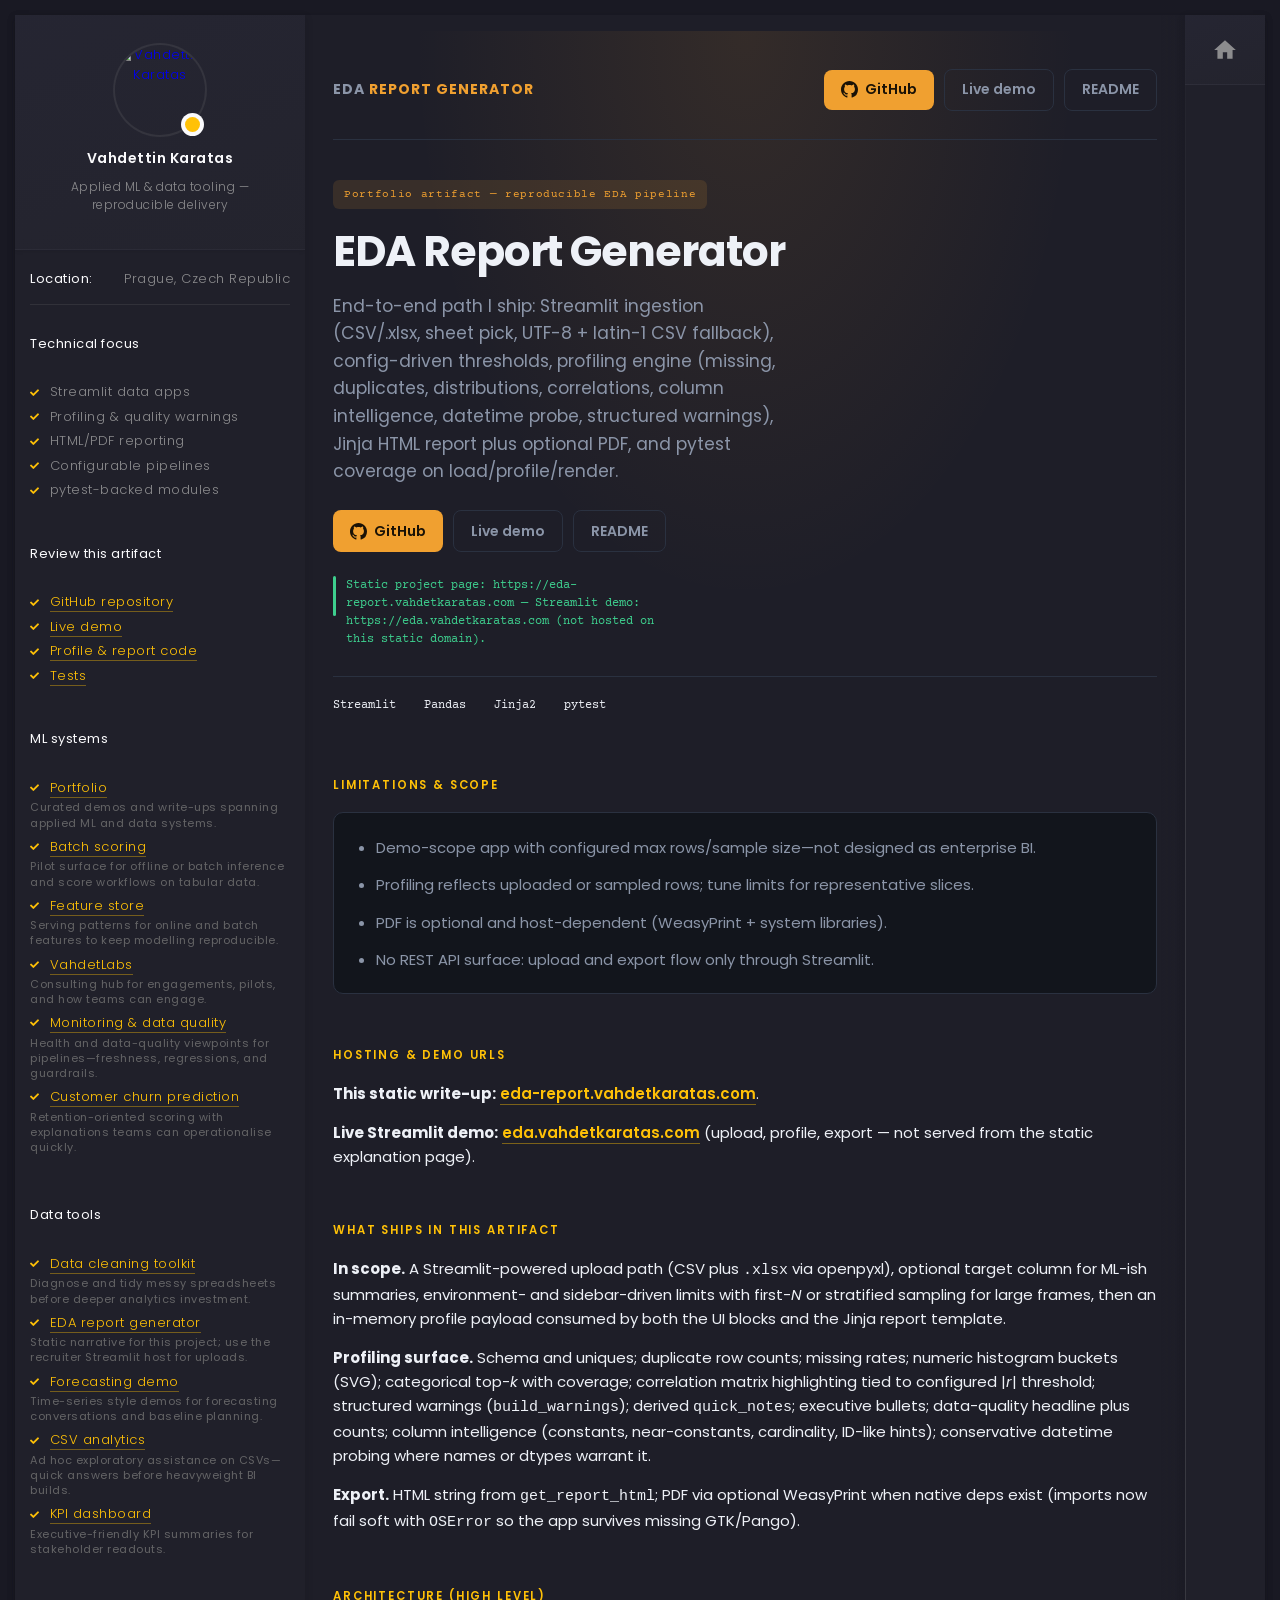
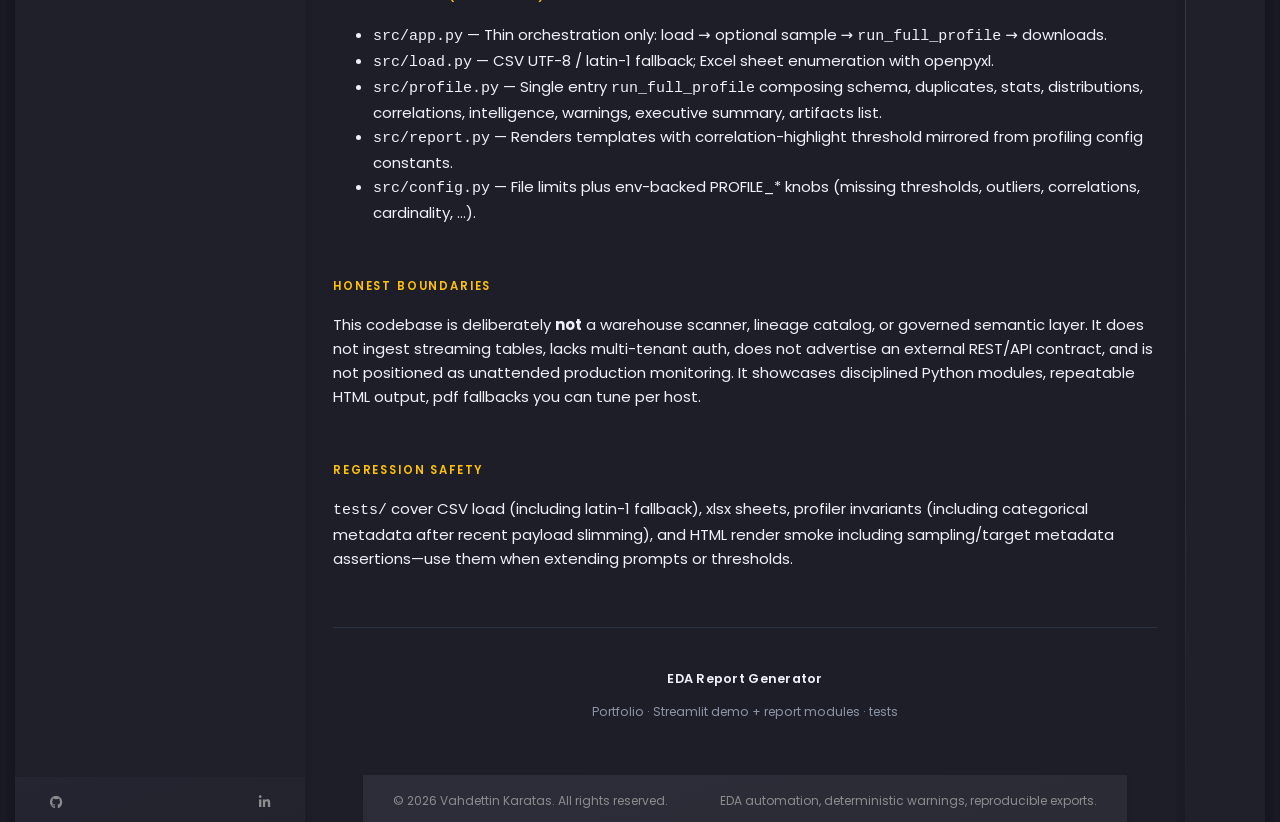
==== layout-shell/index.html @ ae0126b3 "u3" ====
<!DOCTYPE html>
<html lang="en">
<head>
  <meta charset="UTF-8">
  <meta name="viewport" content="width=device-width, initial-scale=1">
  <meta name="description" content="Streamlit EDA profiler: schema, missing values, duplicates, distributions, correlations, data-quality warnings, HTML/PDF export. Not a BI platform.">
  <meta name="theme-color" content="#0f1419">
  <title>EDA Report Generator — proof of work</title>
  <link rel="icon" href="/favicon.svg" type="image/svg+xml">
  <link rel="shortcut icon" href="/favicon.svg" type="image/svg+xml">
  <link rel="preconnect" href="https://fonts.googleapis.com">
  <link rel="preconnect" href="https://fonts.gstatic.com" crossorigin>
  <link href="https://fonts.googleapis.com/css2?family=Courier+Prime:ital,wght@0,400;0,700;1,400&family=Poppins:wght@200;300;400;600;700&display=swap" rel="stylesheet">
  <link rel="stylesheet" href="https://cdnjs.cloudflare.com/ajax/libs/font-awesome/5.15.4/css/all.min.css" crossorigin="anonymous" referrerpolicy="no-referrer">
  <link rel="stylesheet" href="shell.css">
  <link rel="stylesheet" href="demo-content.css">
</head>
<body>
  <div class="shell-outer">
    <div class="shell-card">
      <div class="art-info-bar">
        <div class="art-info-bar-frame">
          <div class="art-info-bar-header">
            <button type="button" class="art-info-bar-btn" aria-label="Toggle info" aria-expanded="false">
              <i class="fas fa-ellipsis-v" aria-hidden="true"></i>
            </button>
          </div>

          <div class="art-header">
            <div class="art-avatar">
              <a href="https://eda-report.vahdetkaratas.com" class="art-avatar-curtain">
                <img src="https://vahdetkaratas.com/img/face-1.jpg" alt="Vahdettin Karatas" width="90" height="90">
                <i class="fas fa-expand" aria-hidden="true"></i>
              </a>
              <div class="art-lamp-light">
                <div class="art-available-lamp"></div>
              </div>
            </div>
            <h5 class="art-name mb-10"><a href="https://eda-report.vahdetkaratas.com">Vahdettin Karatas</a></h5>
            <div class="art-sm-text">Applied ML &amp; data tooling — reproducible delivery</div>
            
          </div>

          <div id="scrollbar2" class="art-scroll-frame">
            <div class="art-table p-15-15">
              <ul>
                <li><h6>Location:</h6><span>Prague, Czech Republic</span></li>
              </ul>
            </div>

            <div class="art-ls-divider"></div>

            <div class="art-knowledge-block p-30-15">
              <h6 class="mb-15">Technical focus</h6>
              <ul class="art-knowledge-list p-15-0">
                <li>Streamlit data apps</li>
<li>Profiling &amp; quality warnings</li>
<li>HTML/PDF reporting</li>
<li>Configurable pipelines</li>
<li>pytest-backed modules</li>
              </ul>
            </div>

            <div class="art-knowledge-block p-30-15">
              <h6 class="mb-15">Review this artifact</h6>
              <ul class="art-knowledge-list p-15-0">
                <li><a href="https://github.com/vahdetkaratas/eda-report-generator" target="_blank" rel="noopener noreferrer">GitHub repository</a></li>
<li><a href="https://eda.vahdetkaratas.com" target="_blank" rel="noopener noreferrer">Live demo</a></li>
<li><a href="https://github.com/vahdetkaratas/eda-report-generator/tree/main/src" target="_blank" rel="noopener noreferrer">Profile &amp; report code</a></li>
<li><a href="https://github.com/vahdetkaratas/eda-report-generator/tree/main/tests" target="_blank" rel="noopener noreferrer">Tests</a></li>
              </ul>
            </div>

            <div class="art-knowledge-block p-30-15"><h6 class="mb-15">ML systems</h6><ul class="art-knowledge-list p-15-0"><li><a href="https://vahdetkaratas.com/portfolio" target="_blank" rel="noopener noreferrer">Portfolio</a>
<span class="art-sidebar-link-desc">Curated demos and write-ups spanning applied ML and data systems.</span></li>
<li><a href="https://batch-scoring.vahdetlabs.com/" target="_blank" rel="noopener noreferrer">Batch scoring</a>
<span class="art-sidebar-link-desc">Pilot surface for offline or batch inference and score workflows on tabular data.</span></li>
<li><a href="https://feature-store.vahdetlabs.com/" target="_blank" rel="noopener noreferrer">Feature store</a>
<span class="art-sidebar-link-desc">Serving patterns for online and batch features to keep modelling reproducible.</span></li>
<li><a href="https://vahdetlabs.com/" target="_blank" rel="noopener noreferrer">VahdetLabs</a>
<span class="art-sidebar-link-desc">Consulting hub for engagements, pilots, and how teams can engage.</span></li>
<li><a href="https://monitoring.vahdetlabs.com/" target="_blank" rel="noopener noreferrer">Monitoring &amp; data quality</a>
<span class="art-sidebar-link-desc">Health and data-quality viewpoints for pipelines—freshness, regressions, and guardrails.</span></li>
<li><a href="https://churn.vahdetlabs.com/" target="_blank" rel="noopener noreferrer">Customer churn prediction</a>
<span class="art-sidebar-link-desc">Retention-oriented scoring with explanations teams can operationalise quickly.</span></li></ul></div><div class="art-knowledge-block p-30-15"><h6 class="mb-15">Data tools</h6><ul class="art-knowledge-list p-15-0"><li><a href="https://data-cleaning.vahdetlabs.com/" target="_blank" rel="noopener noreferrer">Data cleaning toolkit</a>
<span class="art-sidebar-link-desc">Diagnose and tidy messy spreadsheets before deeper analytics investment.</span></li>
<li><a href="https://eda-report.vahdetkaratas.com" target="_blank" rel="noopener noreferrer">EDA report generator</a>
<span class="art-sidebar-link-desc">Static narrative for this project; use the recruiter Streamlit host for uploads.</span></li>
<li><a href="https://forecasting.vahdetlabs.com/" target="_blank" rel="noopener noreferrer">Forecasting demo</a>
<span class="art-sidebar-link-desc">Time-series style demos for forecasting conversations and baseline planning.</span></li>
<li><a href="https://ai-analysis.vahdetlabs.com/" target="_blank" rel="noopener noreferrer">CSV analytics</a>
<span class="art-sidebar-link-desc">Ad hoc exploratory assistance on CSVs—quick answers before heavyweight BI builds.</span></li>
<li><a href="https://kpi-dashboard.vahdetlabs.com/" target="_blank" rel="noopener noreferrer">KPI dashboard</a>
<span class="art-sidebar-link-desc">Executive-friendly KPI summaries for stakeholder readouts.</span></li></ul></div>
          </div>

          <div class="art-ls-social">
            <a href="https://github.com/vahdetkaratas" target="_blank" rel="noopener noreferrer" title="GitHub" aria-label="GitHub"><i class="fab fa-github" aria-hidden="true"></i></a>
<a href="https://www.linkedin.com/in/vahdettin-karatas/" target="_blank" rel="noopener noreferrer" title="LinkedIn" aria-label="LinkedIn"><i class="fab fa-linkedin-in" aria-hidden="true"></i></a>
          </div>
        </div>
      </div>

      <div class="shell-main-wrap" id="shellMainWrap">
        <div class="shell-mobile-curtain" id="shellMobileCurtain" aria-hidden="true"></div>
        <div class="shell-main">
          <main class="shell-scroll" id="shellScroll">
            <div class="shell-content" id="projectContent">
              <div class="batch-page">
                <a class="skip" href="#main">Skip to content</a>

                <div class="wrap">
                  <header>
                    <div class="logo" id="top">EDA <span>Report Generator</span></div>
                    <div class="nav-actions">
                      <a class="btn btn-primary" href="https://github.com/vahdetkaratas/eda-report-generator" target="_blank" rel="noopener noreferrer"><svg viewBox="0 0 24 24" aria-hidden="true"><path d="M12 0C5.37 0 0 5.37 0 12c0 5.31 3.435 9.795 8.205 11.385.6.105.825-.255.825-.57 0-.285-.015-1.23-.015-2.235-3.015.555-3.795-.735-4.035-1.41-.135-.345-.72-1.41-1.23-1.695-.42-.225-1.02-.78-.015-.795.945-.015 1.62.87 1.845 1.23 1.08 1.815 2.805 1.305 3.495.99.105-.78.42-1.305.765-1.605-2.67-.3-5.46-1.335-5.46-5.925 0-1.305.465-2.385 1.23-3.225-.12-.3-.54-1.53.12-3.18 0 0 1.005-.315 3.3 1.23.96-.27 1.98-.405 3-.405s2.04.135 3 .405c2.295-1.56 3.3-1.23 3.3-1.23.66 1.65.24 2.88.12 3.18.765.84 1.23 1.905 1.23 3.225 0 4.605-2.805 5.625-5.475 5.925.435.375.81 1.095.81 2.22 0 1.605-.015 2.895-.015 3.3 0 .315.225.69.825.57A12.02 12.02 0 0024 12c0-6.63-5.37-12-12-12z"/></svg>GitHub</a>
<a class="btn btn-ghost" href="https://eda.vahdetkaratas.com" target="_blank" rel="noopener noreferrer">Live demo</a>
<a class="btn btn-ghost" href="https://github.com/vahdetkaratas/eda-report-generator#readme" target="_blank" rel="noopener noreferrer">README</a>
                    </div>
                  </header>

                  <div id="main">
                    <section class="hero">
                      <span class="hero-badge">Portfolio artifact — reproducible EDA pipeline</span>
                      <h1>EDA Report Generator</h1>
                      <p class="hero-lead">End-to-end path I ship: Streamlit ingestion (CSV/.xlsx, sheet pick, UTF-8 + latin-1 CSV fallback), config-driven thresholds, profiling engine (missing, duplicates, distributions, correlations, column intelligence, datetime probe, structured warnings), Jinja HTML report plus optional PDF, and pytest coverage on load/profile/render.</p>
                      <div class="hero-cta">
                        <a class="btn btn-primary" href="https://github.com/vahdetkaratas/eda-report-generator" target="_blank" rel="noopener noreferrer"><svg viewBox="0 0 24 24" aria-hidden="true"><path d="M12 0C5.37 0 0 5.37 0 12c0 5.31 3.435 9.795 8.205 11.385.6.105.825-.255.825-.57 0-.285-.015-1.23-.015-2.235-3.015.555-3.795-.735-4.035-1.41-.135-.345-.72-1.41-1.23-1.695-.42-.225-1.02-.78-.015-.795.945-.015 1.62.87 1.845 1.23 1.08 1.815 2.805 1.305 3.495.99.105-.78.42-1.305.765-1.605-2.67-.3-5.46-1.335-5.46-5.925 0-1.305.465-2.385 1.23-3.225-.12-.3-.54-1.53.12-3.18 0 0 1.005-.315 3.3 1.23.96-.27 1.98-.405 3-.405s2.04.135 3 .405c2.295-1.56 3.3-1.23 3.3-1.23.66 1.65.24 2.88.12 3.18.765.84 1.23 1.905 1.23 3.225 0 4.605-2.805 5.625-5.475 5.925.435.375.81 1.095.81 2.22 0 1.605-.015 2.895-.015 3.3 0 .315.225.69.825.57A12.02 12.02 0 0024 12c0-6.63-5.37-12-12-12z"/></svg>GitHub</a>
<a class="btn btn-ghost" href="https://eda.vahdetkaratas.com" target="_blank" rel="noopener noreferrer">Live demo</a>
<a class="btn btn-ghost" href="https://github.com/vahdetkaratas/eda-report-generator#readme" target="_blank" rel="noopener noreferrer">README</a>
                      </div>
                      <p class="hero-note">Static project page: https://eda-report.vahdetkaratas.com — Streamlit demo: https://eda.vahdetkaratas.com (not hosted on this static domain).</p>
                      <div class="metrics" aria-label="Project facts">
                        <div><span>Streamlit</span></div>
<div><span>Pandas</span></div>
<div><span>Jinja2</span></div>
<div><span>pytest</span></div>
                      </div>
                    </section>

                    <section id="scope" aria-labelledby="h-scope"><h2 id="h-scope">Limitations &amp; scope</h2><div class="pitch"><ul><li>Demo-scope app with configured max rows/sample size—not designed as enterprise BI.</li>
<li>Profiling reflects uploaded or sampled rows; tune limits for representative slices.</li>
<li>PDF is optional and host-dependent (WeasyPrint + system libraries).</li>
<li>No REST API surface: upload and export flow only through Streamlit.</li></ul></div></section>

                    <section>
  <h2>Hosting &amp; demo URLs</h2>
  <p><strong>This static write-up:</strong> <a href="https://eda-report.vahdetkaratas.com">eda-report.vahdetkaratas.com</a>.</p>
  <p><strong>Live Streamlit demo:</strong> <a href="https://eda.vahdetkaratas.com">eda.vahdetkaratas.com</a> (upload, profile, export — not served from the static explanation page).</p>
</section>

<section>
  <h2>What ships in this artifact</h2>
  <p><strong>In scope.</strong> A Streamlit-powered upload path (CSV plus <code>.xlsx</code> via openpyxl), optional target column for ML-ish summaries, environment- and sidebar-driven limits with first-<em>N</em> or stratified sampling for large frames, then an in-memory profile payload consumed by both the UI blocks and the Jinja report template.</p>
  <p><strong>Profiling surface.</strong> Schema and uniques; duplicate row counts; missing rates; numeric histogram buckets (SVG); categorical top-<em>k</em> with coverage; correlation matrix highlighting tied to configured |<em>r</em>| threshold; structured warnings (<code>build_warnings</code>); derived <code>quick_notes</code>; executive bullets; data-quality headline plus counts; column intelligence (constants, near-constants, cardinality, ID-like hints); conservative datetime probing where names or dtypes warrant it.</p>
  <p><strong>Export.</strong> HTML string from <code>get_report_html</code>; PDF via optional WeasyPrint when native deps exist (imports now fail soft with <code>OSError</code> so the app survives missing GTK/Pango).</p>
</section>

<section>
  <h2>Architecture (high level)</h2>
  <ul>
    <li><code>src/app.py</code> — Thin orchestration only: load → optional sample → <code>run_full_profile</code> → downloads.</li>
    <li><code>src/load.py</code> — CSV UTF-8 / latin-1 fallback; Excel sheet enumeration with openpyxl.</li>
    <li><code>src/profile.py</code> — Single entry <code>run_full_profile</code> composing schema, duplicates, stats, distributions, correlations, intelligence, warnings, executive summary, artifacts list.</li>
    <li><code>src/report.py</code> — Renders templates with correlation-highlight threshold mirrored from profiling config constants.</li>
    <li><code>src/config.py</code> — File limits plus env-backed PROFILE_* knobs (missing thresholds, outliers, correlations, cardinality, …).</li>
  </ul>
</section>

<section>
  <h2>Honest boundaries</h2>
  <p>This codebase is deliberately <strong>not</strong> a warehouse scanner, lineage catalog, or governed semantic layer. It does not ingest streaming tables, lacks multi-tenant auth, does not advertise an external REST/API contract, and is not positioned as unattended production monitoring. It showcases disciplined Python modules, repeatable HTML output, pdf fallbacks you can tune per host.</p>
</section>

<section>
  <h2>Regression safety</h2>
  <p><code>tests/</code> cover CSV load (including latin-1 fallback), xlsx sheets, profiler invariants (including categorical metadata after recent payload slimming), and HTML render smoke including sampling/target metadata assertions—use them when extending prompts or thresholds.</p>
</section>

                  </div>

                  <footer class="batch-project-footer">
                    <p class="name">EDA Report Generator</p>
                    <p style="margin:0.35rem 0 0;font-size:0.76rem;">Portfolio · Streamlit demo + report modules · tests</p>
                  </footer>
                </div>
              </div>
            </div>

            <div class="container-fluid p-30-0">
              <footer class="footer">
                <div class="art-copy">© <span id="shellYear"></span> Vahdettin Karatas. All rights reserved.</div>
                <div class="footer-developer">EDA automation, deterministic warnings, reproducible exports.</div>
              </footer>
            </div>
          </main>
        </div>

        <aside class="shell-rail" aria-label="Home">
          <div class="shell-rail-header">
            <a class="shell-rail-home" href="https://eda-report.vahdetkaratas.com" id="shellHomeLink" title="Site home" aria-label="Site home">
              <svg viewBox="0 0 24 24" aria-hidden="true" class="shell-rail-home-icon">
                <path fill="currentColor" d="M10 20v-6h4v6h5v-8h3L12 3 2 12h3v8h5z"/>
              </svg>
            </a>
          </div>
          <div class="shell-rail-spacer" aria-hidden="true"></div>
        </aside>
      </div>
    </div>
  </div>

  <script src="shell.js"></script>
</body>
</html>
---- layout-shell/shell.css ----
/**
 * layout-shell — info bar transcribed from:
 *   _config.scss (tokens), _info-bar.scss, _common.scss (art-table, utilities),
 *   _markup.scss (.art-info-bar / .art-scroll-frame), _enhancements.scss (info bar tweaks)
 */
:root {
  --main-color: #ffc107;
  --text-neon: 0 0 3px rgba(250, 250, 252, 0.4);
  --info-bar-1: rgb(32, 32, 42);
  --info-bar-2-a: rgb(37, 37, 50);
  --info-bar-2-b: rgb(35, 35, 45);
  --content-bg: rgb(30, 30, 40);
  --deep: rgb(25, 25, 35);
  --card-a: rgb(45, 45, 58);
  --card-b: rgb(43, 43, 53);
  --card-s-light: linear-gradient(159deg, rgba(45, 45, 58, 0.88) 0%, rgba(43, 43, 53, 0.88) 100%);
  --text-1: rgb(250, 250, 252);
  --text-2: rgb(140, 140, 142);
  --text-3: rgb(100, 100, 102);
  --border-soft: rgba(255, 255, 255, 0.08);
  --shadow-1: 0 3px 8px 0 rgba(15, 15, 20, 0.2);
  --shadow-2: 0 1px 4px 0 rgba(15, 15, 20, 0.1);
  --tr-sm: 0.2s ease-out;
  --tr-md: 0.4s ease-in-out;
  --rail-width: 80px;
}

* {
  box-sizing: border-box;
}

html,
body {
  margin: 0;
  min-height: 100%;
}

/* Shell outer = .art-app padding */
.shell-outer {
  padding: 15px;
  min-height: 100vh;
  overflow-x: hidden;
  font-family: "Poppins", var(--font-primary, sans-serif);
  background: var(--deep);
  color: var(--text-2);
  font-size: 13px;
  font-weight: 300;
  letter-spacing: 0.5px;
  -webkit-font-smoothing: subpixel-antialiased;
}

.shell-outer * {
  scrollbar-width: none;
}
.shell-outer *::-webkit-scrollbar {
  display: none;
}

.shell-card {
  max-width: 1440px;
  margin: 0 auto;
  background: var(--content-bg);
  box-shadow: var(--shadow-1);
  min-height: calc(100vh - 30px);
  display: flex;
  flex-wrap: nowrap;
  align-items: stretch;
  position: relative;
}

/* ========== INFO BAR (_info-bar.scss + _markup.scss) ========== */
/* No horizontal padding here — only .art-info-bar-frame has 0 15px (_markup).
   Adding both caused “box in box” (30px total inset vs original single gutter). */
/* Typography matches _common.scss body + info-bar text rhythm */
.art-info-bar {
  background: var(--info-bar-1);
  width: 290px;
  min-width: 290px;
  max-width: 290px;
  height: calc(100vh - 30px);
  position: relative;
  z-index: 999;
  box-shadow: var(--shadow-1);
  transition: 0.55s ease-in-out;
  box-sizing: border-box;
  overflow-x: hidden;
  font-size: 13px;
  font-weight: 300;
  letter-spacing: 0.5px;
  line-height: 1.5;
  -webkit-font-smoothing: subpixel-antialiased;
}

.art-info-bar .art-info-bar-frame {
  padding: 0 15px;
  position: relative;
  height: 100%;
  box-sizing: border-box;
}

/* Mobile header — hidden on desktop (_markup.scss) */
.art-info-bar .art-info-bar-header {
  width: 100%;
  height: 70px;
  justify-content: flex-start;
  align-items: center;
  position: absolute;
  left: 0;
  top: 0;
  z-index: 999999999999;
  display: none;
  box-sizing: border-box;
}

.art-info-bar .art-info-bar-btn {
  margin-left: auto;
  pointer-events: all;
  font-size: 14px;
  padding: 30px;
  background: none;
  border: none;
  font: inherit;
  cursor: pointer;
  color: var(--text-2);
}

.art-info-bar .art-info-bar-btn:hover {
  color: var(--text-1);
}

/* Fits inside .art-info-bar-frame (single 15px gutter — no root bar padding) */
.art-info-bar .art-header {
  position: absolute;
  left: 0;
  top: 0;
  z-index: 99999;
  width: 100%;
  box-sizing: border-box;
  padding: 30px;
  height: 235px;
  background: linear-gradient(159deg, rgba(37, 37, 50, 0.98) 0%, rgba(35, 35, 45, 0.98) 100%);
  text-align: center;
  box-shadow: var(--shadow-2);
  border-bottom: 1px solid rgba(140, 140, 142, 0.06);
}

.art-info-bar .art-avatar {
  width: 90px;
  height: 90px;
  margin: 0 auto 15px;
  border-radius: 50%;
  position: relative;
}

.art-info-bar .art-avatar .art-avatar-curtain {
  position: relative;
  width: 100%;
  height: 100%;
  border-radius: 50%;
  display: flex;
  justify-content: center;
  outline: inherit;
  transition: var(--tr-sm), box-shadow 0.2s ease;
  z-index: 0;
  overflow: hidden;
  box-shadow: 0 0 0 2px rgba(140, 140, 142, 0.15);
}

.art-info-bar .art-avatar .art-avatar-curtain:hover {
  opacity: 1;
  outline: inherit;
  box-shadow: 0 0 0 2px rgba(140, 140, 142, 0.25);
}

.art-info-bar .art-avatar .art-avatar-curtain i {
  background: linear-gradient(159deg, rgba(45, 45, 58, 0.88) 0%, rgba(43, 43, 53, 0.88) 100%);
  width: 30px;
  height: 30px;
  text-align: center;
  align-self: center;
  font-weight: 700;
  font-size: 12px;
  line-height: 30px;
  color: var(--text-1);
  border-radius: 50%;
  opacity: 0;
  z-index: 1;
  transition: var(--tr-md);
}

.art-info-bar .art-avatar .art-avatar-curtain img {
  position: absolute;
  width: 100%;
  height: 100%;
  object-fit: cover;
  border-radius: 50%;
  z-index: 0;
  left: 0;
  top: 0;
}

.art-info-bar .art-avatar .art-avatar-curtain:hover i {
  opacity: 0.7;
}

.art-info-bar .art-avatar .art-avatar-curtain:hover i:hover {
  opacity: 1;
  transform: scale(1.07);
}

/* Availability lamp */
.art-info-bar .art-avatar .art-lamp-light {
  z-index: 2;
}

.art-info-bar .art-avatar .art-lamp-light::before {
  content: "";
  position: absolute;
  bottom: -1px;
  right: 1px;
  background: var(--text-1);
  height: 23px;
  width: 23px;
  border-radius: 50%;
  animation: shell-puls 1s infinite;
}

@keyframes shell-puls {
  0% {
    transform: scale(0.6);
    opacity: 1;
  }
  100% {
    transform: scale(1);
    opacity: 0;
  }
}

.art-info-bar .art-avatar .art-available-lamp {
  position: absolute;
  bottom: 3px;
  right: 5px;
  height: 15px;
  width: 15px;
  background: var(--main-color);
  border-radius: 50%;
  z-index: 0;
  transition: var(--tr-md);
  overflow: visible;
}

/* Tooltip: SCSS uses position:relative on ::after — that keeps a layout box under the text area.
   Absolute + visibility fixes the phantom “extra box” while hover still matches the site. */
.art-info-bar .art-avatar .art-available-lamp::after {
  position: absolute;
  left: 28px;
  top: -10px;
  content: "I am available for freelance hire";
  width: 115px;
  display: block;
  padding: 5px 10px;
  font-size: 12px;
  font-weight: 200;
  font-family: "Poppins", sans-serif;
  color: var(--text-2);
  box-shadow: var(--shadow-2);
  background: var(--deep);
  opacity: 0;
  visibility: hidden;
  pointer-events: none;
  transform: translateX(20px);
  transition: var(--tr-md);
  text-align: left;
  white-space: normal;
  margin: 0;
}

.art-info-bar .art-avatar .art-available-lamp::before {
  content: "";
  position: absolute;
  height: 5px;
  width: 5px;
  right: -15px;
  top: 5px;
  opacity: 0;
  background: var(--deep);
  pointer-events: none;
  transform: translateX(20px) rotate(45deg);
  transition: var(--tr-md);
  z-index: 99;
}

.art-info-bar .art-avatar .art-available-lamp:hover::after {
  opacity: 1;
  visibility: visible;
  transform: translateX(0);
}

.art-info-bar .art-avatar .art-available-lamp:hover::before {
  opacity: 1;
  transform: translateX(0) rotate(45deg);
}

/* h5.art-name.mb-10 — .margin:0 was beating .mb-10 (higher specificity); keep 10px below name */
.art-info-bar .art-name {
  color: var(--text-1);
  transition: var(--tr-md);
  font-size: 14px;
  font-weight: 600;
  line-height: 1.25;
  margin: 0 0 10px 0;
  padding: 0;
}

.art-info-bar .art-name a {
  color: var(--text-1);
  text-decoration: none;
  transition: var(--tr-md);
}

.art-info-bar .art-name:hover a {
  color: var(--main-color);
}

.art-info-bar .art-header .art-sm-text {
  font-size: 12px;
  line-height: 1.5;
  margin: 0;
  padding: 0;
}

/* Scroll / list areas still use global .art-sm-text size if needed */
.art-sm-text {
  font-size: 12px;
}

.art-muted {
  color: var(--text-3);
}

/* .mb-10 under last header line (availability) */
.art-info-bar .art-header .art-sm-text.art-muted.mb-10 {
  margin-bottom: 10px;
}

.p-15-15 {
  padding-top: 15px;
  padding-bottom: 15px;
}

.p-30-15 {
  padding-top: 30px;
  padding-bottom: 15px;
}

.p-15-0 {
  padding-top: 15px;
  padding-bottom: 0;
}

.mb-10 {
  margin-bottom: 10px;
}

.mb-15 {
  margin-bottom: 15px;
}

/* Scroll area: _markup.scss .art-info-bar-frame .art-scroll-frame .scroll-content → 240px 0 50px */
.art-info-bar #scrollbar2.art-scroll-frame {
  width: 100%;
  max-width: 100%;
  height: calc(100vh - 30px);
  overflow-x: hidden;
  overflow-y: auto;
  -webkit-overflow-scrolling: touch;
  box-sizing: border-box;
  padding: 240px 0 50px;
}

/* _common.scss .art-table */
.art-info-bar .art-table {
  color: var(--text-2);
}

.art-info-bar .art-table ul {
  padding: 0;
  margin: 0;
}

.art-info-bar .art-table ul li {
  list-style-type: none;
  display: flex;
  justify-content: space-between;
  margin-bottom: 5px;
}

.art-info-bar .art-table ul li:last-child {
  margin-bottom: 0;
}

.art-info-bar .art-table ul li h6 {
  padding-right: 20px;
  margin: 0;
  font-size: 13px;
  font-weight: 400;
  color: var(--text-1);
  line-height: 1.45;
}

.art-info-bar .art-table ul li > span:nth-child(2) {
  text-align: right;
  font-size: 13px;
  line-height: 1.45;
}

/* _common .art-ls-divider + _enhancements */
.art-ls-divider {
  background: var(--text-3);
  width: 100%;
  height: 1px;
  opacity: 0.25;
}

/* .mb-15 must win — do not use margin:0 shorthand on h6 (was overriding .mb-15) */
.art-info-bar .art-knowledge-block > h6 {
  margin: 0 0 15px 0;
  padding: 0;
  font-size: 13px;
  font-weight: 400;
  color: var(--text-1);
  line-height: 1.35;
}

/* _info-bar.scss .art-knowledge-list */
.art-info-bar .art-knowledge-list {
  padding-left: 0;
  margin: 0;
  list-style: none;
}

.art-info-bar .art-knowledge-list li {
  list-style-type: none;
  margin-bottom: 5px;
  padding: 0;
  color: var(--text-2);
  font-size: 13px;
  line-height: 1.5;
}

.art-info-bar .art-knowledge-list li:last-child {
  margin-bottom: 0;
}

.art-info-bar .art-knowledge-list li::before {
  font-family: "Font Awesome 5 Free";
  font-weight: 900;
  content: "\f00c";
  margin-right: 10px;
  font-size: 9px;
  color: var(--main-color);
  display: inline-block;
  vertical-align: 0.1em;
}

/* _info-bar .art-ls-social */
.art-info-bar .art-ls-social {
  display: flex;
  align-items: center;
  justify-content: space-between;
  padding: 0 35px;
  height: 50px;
  background: linear-gradient(159deg, rgba(37, 37, 50, 0.98) 0%, rgba(35, 35, 45, 0.98) 100%);
  position: absolute;
  bottom: 0;
  box-shadow: var(--shadow-2);
  left: 0;
  width: 100%;
  box-sizing: border-box;
  z-index: 999;
}

/* _info-bar social links: no font-size in SCSS — inherit body 13px */
.art-info-bar .art-ls-social a {
  color: var(--text-2);
  transition: var(--tr-sm);
  font-size: 13px;
  line-height: 1;
}

.art-info-bar .art-ls-social a:hover {
  text-shadow: var(--text-neon);
  color: var(--text-1);
  transform: scale(1.1);
  opacity: 1;
}

/* ========== Main column + rail (unchanged shell) ========== */
.shell-main-wrap {
  flex: 1;
  min-width: 0;
  display: flex;
  flex-wrap: nowrap;
  align-items: stretch;
  position: relative;
  min-height: calc(100vh - 30px);
}

/* Desktop: no curtain node */
.shell-mobile-curtain {
  display: none;
}

@media (min-width: 921px) {
  .shell-main-wrap::after {
    content: "";
    position: absolute;
    right: var(--rail-width);
    top: 0;
    bottom: 0;
    width: 24px;
    background: linear-gradient(90deg, transparent 0%, rgba(25, 25, 35, 0.12) 100%);
    pointer-events: none;
    z-index: 5;
  }

  /*
   * Long main content: stretch sidebar + rail with the main column; window scrolls.
   */
  .shell-card {
    align-items: stretch;
  }

  .art-info-bar {
    height: auto;
    align-self: stretch;
    min-height: calc(100vh - 30px);
  }

  .art-info-bar .art-info-bar-frame {
    display: flex;
    flex-direction: column;
    min-height: 100%;
    height: 100%;
  }

  .art-info-bar #scrollbar2.art-scroll-frame {
    height: auto;
    flex: 1 1 auto;
    min-height: 10rem;
    max-height: none;
  }

  .shell-main-wrap {
    align-items: stretch;
    min-height: calc(100vh - 30px);
  }

  .shell-main {
    flex: 1 1 auto;
    min-width: 0;
    min-height: 0;
    display: flex;
    flex-direction: column;
  }

  main.shell-scroll {
    flex: 0 0 auto;
    min-height: 0;
    overflow-x: hidden;
    overflow-y: visible;
  }

  .shell-rail {
    align-self: stretch;
    min-height: calc(100vh - 30px);
  }
}

.shell-main {
  flex: 1;
  min-width: 0;
  display: flex;
  flex-direction: column;
  background: var(--content-bg);
}

.shell-scroll {
  flex: 1;
  min-height: 0;
  overflow-y: auto;
  padding: 2rem 1.75rem 0;
  -webkit-overflow-scrolling: touch;
  color: var(--text-1);
  font-size: 15px;
  font-weight: 400;
  letter-spacing: normal;
}

.shell-content {
  max-width: 900px;
  margin: 0 auto;
  min-height: 35vh;
}

.shell-placeholder {
  margin: 0;
  padding: 2rem 1.25rem;
  border: 1px dashed var(--border-soft);
  border-radius: 4px;
  color: var(--text-3);
  font-size: 0.88rem;
  text-align: center;
  background: rgba(25, 25, 35, 0.25);
}

.container-fluid {
  overflow-x: hidden;
  padding: 0 30px;
  position: relative;
  max-width: 100%;
  box-sizing: border-box;
}

.p-30-0 {
  padding-top: 30px;
  padding-bottom: 0;
}

.footer {
  width: 100%;
  padding: 17px 30px 7px;
  display: flex;
  flex-wrap: wrap;
  justify-content: space-between;
  align-items: center;
  background: linear-gradient(159deg, var(--card-a) 0%, var(--card-b) 100%);
  box-shadow: var(--shadow-2);
  font-size: 12px;
  color: var(--text-2);
  transition: 0.55s ease-in-out;
  z-index: 9;
}

.footer > div {
  margin-bottom: 10px;
}

.footer a {
  color: inherit;
  text-decoration: none;
  transition: var(--tr-sm);
}

.footer a:hover {
  color: var(--text-1);
}

.art-copy {
  color: var(--text-2);
}

.footer-developer {
  color: var(--text-2);
  text-align: right;
}

.shell-rail {
  width: var(--rail-width);
  min-width: var(--rail-width);
  flex-shrink: 0;
  background: var(--info-bar-1);
  display: flex;
  flex-direction: column;
  box-shadow: var(--shadow-1);
  position: relative;
  z-index: 6;
}

.shell-rail::before {
  content: "";
  position: absolute;
  left: 0;
  top: 0;
  bottom: 0;
  width: 1px;
  background: linear-gradient(
    180deg,
    transparent 0%,
    rgba(140, 140, 142, 0.2) 20%,
    rgba(140, 140, 142, 0.25) 50%,
    rgba(140, 140, 142, 0.2) 80%,
    transparent 100%
  );
  pointer-events: none;
}

.shell-rail-header {
  width: 100%;
  height: 70px;
  min-height: 70px;
  display: flex;
  align-items: center;
  justify-content: center;
  background: linear-gradient(159deg, rgba(37, 37, 50, 0.98) 0%, rgba(35, 35, 45, 0.98) 100%);
  border-bottom: 1px solid rgba(140, 140, 142, 0.08);
}

.shell-rail-home {
  display: flex;
  align-items: center;
  justify-content: center;
  width: 100%;
  height: 100%;
  color: var(--text-2);
  text-decoration: none;
  transition: color 0.2s, background 0.2s;
}

.shell-rail-home:hover {
  color: var(--main-color);
  background: rgba(255, 255, 255, 0.04);
}

.shell-rail-home-icon {
  width: 26px;
  height: 26px;
  display: block;
}

.shell-rail-spacer {
  flex: 1;
  min-height: 8px;
}

/* ========== Mobile (_markup max-width 920px) ========== */
@media (max-width: 920px) {
  .container-fluid {
    padding-left: 15px;
    padding-right: 15px;
  }

  .art-info-bar .art-info-bar-header {
    display: flex;
    flex-direction: row;
    align-items: center;
    justify-content: flex-start;
  }

  .shell-card {
    flex-direction: column;
    position: relative;
  }

  .shell-mobile-curtain.is-open {
    display: block;
    position: fixed;
    inset: 0;
    z-index: 998;
    background: rgba(30, 30, 40, 0.88);
    cursor: pointer;
    border: none;
    padding: 0;
    margin: 0;
  }

  .art-info-bar {
    position: absolute;
    left: -290px;
    width: 290px;
    height: 100vh;
    transition: transform 0.2s ease-out;
    z-index: 997;
  }

  .art-info-bar.art-active {
    transform: translateX(290px);
    z-index: 1000;
  }

  .art-info-bar .art-info-bar-btn {
    transform: translateX(70px);
    transition: var(--tr-md);
  }

  .art-info-bar.art-active .art-info-bar-btn {
    transform: translateX(0);
  }

  #scrollbar2.art-scroll-frame {
    height: 100vh;
  }

  .shell-main-wrap {
    flex-direction: column;
    min-height: 0;
    width: 100%;
    max-width: 100vw;
  }

  .shell-main-wrap::after {
    display: none !important;
  }

  .shell-scroll {
    min-height: 50vh;
  }

  .shell-rail {
    width: 100%;
    min-width: 100%;
    flex-direction: row;
    order: -1;
    min-height: 56px;
  }

  .shell-rail-header {
    width: 100%;
    height: 56px;
    min-height: 56px;
    border-bottom: 1px solid var(--border-soft);
  }

  .shell-rail-spacer {
    display: none;
  }
}

@media (max-width: 600px) {
  .footer {
    flex-direction: column;
    align-items: flex-start;
  }
  .footer-developer {
    text-align: left;
  }
}
---- layout-shell/demo-content.css ----
/* Batch Scoring page content — scoped inside .batch-page (shell = shell.css) */
.batch-page {
  --bg: #0a0c10;
  --bg-elevated: #12151c;
  --border: #2a3140;
  --text: #eef1f7;
  --muted: #8b95a8;
  --accent: #f0a030;
  --accent-hover: #ffb84d;
  --accent-glow: rgba(240, 160, 48, 0.12);
  --ok: #3ecf8e;
  --content-bg: rgb(30, 30, 40);
  --font-sans: "Poppins", system-ui, -apple-system, sans-serif;
  --font-mono: "Courier Prime", "Courier New", Courier, monospace;
  --radius: 10px;
  --step: 0.05s;
  position: relative;
  box-sizing: border-box;
  font-family: var(--font-sans);
  color: var(--text);
  line-height: 1.6;
  padding-bottom: 0.5rem;
}

@media (prefers-reduced-motion: reduce) {
  .batch-page * {
    animation-duration: 0.01ms !important;
    animation-iteration-count: 1 !important;
    transition-duration: 0.01ms !important;
  }
}

.batch-page *,
.batch-page *::before,
.batch-page *::after {
  box-sizing: border-box;
}

.batch-page a:focus-visible,
.batch-page .btn:focus-visible {
  outline: 2px solid var(--accent);
  outline-offset: 3px;
}

.batch-page .skip {
  position: absolute;
  left: -9999px;
  top: 0.5rem;
  padding: 0.5rem 1rem;
  background: var(--accent);
  color: var(--bg);
  font-weight: 600;
  z-index: 100;
  border-radius: 4px;
}
.batch-page .skip:focus {
  left: 0.5rem;
}

.batch-page header {
  display: flex;
  flex-wrap: wrap;
  align-items: center;
  justify-content: space-between;
  gap: 1rem;
  padding: 1.35rem 0 1.75rem;
  border-bottom: 1px solid var(--border);
}
.batch-page .logo {
  font-weight: 700;
  font-size: 0.88rem;
  letter-spacing: 0.07em;
  text-transform: uppercase;
  color: var(--muted);
}
.batch-page .logo span {
  color: var(--accent);
}

.batch-page .nav-actions {
  display: flex;
  flex-wrap: wrap;
  align-items: center;
  gap: 0.65rem;
}
.batch-page .btn {
  display: inline-flex;
  align-items: center;
  justify-content: center;
  gap: 0.45rem;
  padding: 0.55rem 1.05rem;
  font-family: var(--font-sans);
  font-weight: 600;
  font-size: 0.875rem;
  text-decoration: none;
  border-radius: 8px;
  border: none;
  cursor: pointer;
  transition: transform 0.18s ease, box-shadow 0.18s ease, background 0.18s ease, color 0.18s ease;
}
.batch-page .btn-primary {
  background: var(--accent);
  color: #1a1206;
}
.batch-page .btn-primary:hover {
  background: var(--accent-hover);
  transform: translateY(-2px);
  box-shadow: 0 10px 28px rgba(240, 160, 48, 0.22);
}
.batch-page .btn-ghost {
  background: transparent;
  color: var(--muted);
  border: 1px solid var(--border);
}
.batch-page .btn-ghost:hover {
  color: var(--text);
  border-color: var(--muted);
  background: var(--bg-elevated);
}
.batch-page .btn svg {
  width: 17px;
  height: 17px;
  fill: currentColor;
  flex-shrink: 0;
}

.batch-page #main > section {
  margin-top: 3.25rem;
  opacity: 0;
  animation: batch-enter 0.6s ease forwards;
}
.batch-page main section.hero {
  opacity: 1;
  animation: none;
}
.batch-page #main > section:nth-of-type(2) {
  animation-delay: calc(var(--step) * 1);
}
.batch-page #main > section:nth-of-type(3) {
  animation-delay: calc(var(--step) * 2);
}
.batch-page #main > section:nth-of-type(4) {
  animation-delay: calc(var(--step) * 3);
}
.batch-page #main > section:nth-of-type(5) {
  animation-delay: calc(var(--step) * 4);
}
.batch-page #main > section:nth-of-type(6) {
  animation-delay: calc(var(--step) * 5);
}
.batch-page #main > section:nth-of-type(7) {
  animation-delay: calc(var(--step) * 6);
}

/* Inline links in main sections (body partials use bare <section> + <a> — theme yellow, not browser default blue) */
.batch-page #main section:not(.hero) a:not(.btn):not(.skip) {
  color: var(--main-color);
  font-weight: 600;
  text-decoration: none;
  border-bottom: 1px solid rgba(255, 193, 7, 0.42);
  transition: color 0.15s ease, border-color 0.15s ease;
}
.batch-page #main section:not(.hero) a:not(.btn):not(.skip):hover {
  color: #ffd54f;
  border-bottom-color: rgba(255, 213, 79, 0.85);
}
@keyframes batch-enter {
  from {
    opacity: 0;
    transform: translateY(14px);
  }
  to {
    opacity: 1;
    transform: translateY(0);
  }
}

.batch-page .wrap {
  position: relative;
  z-index: 1;
  max-width: 880px;
  margin: 0 auto;
  padding: 0 0 1rem;
}

.batch-page .hero {
  padding: 2.5rem 0 0.5rem;
  margin-top: 0 !important;
}
.batch-page .hero .hero-badge {
  display: inline-block;
  font-family: var(--font-mono);
  font-size: 0.68rem;
  font-weight: 500;
  padding: 0.38rem 0.7rem;
  background: rgba(240, 160, 48, 0.12);
  color: var(--accent);
  border-radius: 6px;
  margin-bottom: 1.2rem;
  letter-spacing: 0.06em;
}
.batch-page h1 {
  font-size: clamp(1.85rem, 5.2vw, 2.65rem);
  font-weight: 700;
  line-height: 1.1;
  margin: 0 0 1.1rem;
  letter-spacing: -0.025em;
  max-width: 18ch;
}
.batch-page .hero-lead {
  font-size: 1.08rem;
  font-weight: 400;
  color: var(--muted);
  max-width: 42ch;
  margin: 0 0 1.5rem;
}
.batch-page .hero-cta {
  display: flex;
  flex-wrap: wrap;
  gap: 0.65rem;
  margin-bottom: 1.5rem;
}
.batch-page .hero-note {
  display: flex;
  align-items: flex-start;
  gap: 0.65rem;
  max-width: 48ch;
  font-family: var(--font-mono);
  font-size: 0.78rem;
  color: var(--ok);
  line-height: 1.45;
  margin: 0;
}
.batch-page .hero-note::before {
  content: "";
  width: 3px;
  min-height: 2.5rem;
  background: var(--ok);
  border-radius: 2px;
  flex-shrink: 0;
}
.batch-page .metrics {
  display: flex;
  flex-wrap: wrap;
  gap: 1rem 1.75rem;
  margin-top: 1.75rem;
  padding-top: 1.25rem;
  border-top: 1px solid var(--border);
  font-family: var(--font-mono);
  font-size: 0.72rem;
  color: var(--muted);
}
.batch-page .metrics span {
  color: var(--text);
  font-weight: 500;
}

.batch-page h2 {
  font-size: 0.72rem;
  font-weight: 600;
  text-transform: uppercase;
  letter-spacing: 0.16em;
  color: var(--main-color);
  margin: 0 0 1.1rem;
}

/* Scoped section titles + limitations heading — shell theme amber */
.batch-page .proj-section > h2,
.batch-page #scope > h2 {
  color: var(--main-color);
}

.batch-page .compare {
  display: grid;
  grid-template-columns: 1fr 1fr;
  gap: 1rem;
}
@media (max-width: 680px) {
  .batch-page .compare {
    grid-template-columns: 1fr;
  }
}
.batch-page .card {
  background: var(--bg-elevated);
  border: 1px solid var(--border);
  border-radius: var(--radius);
  padding: 1.35rem 1.4rem;
}
.batch-page .card h3 {
  margin: 0 0 0.45rem;
  font-size: 1.02rem;
  font-weight: 600;
}
.batch-page .card p {
  margin: 0;
  font-size: 0.9rem;
  color: var(--muted);
  line-height: 1.55;
}
.batch-page .card.featured {
  border-color: rgba(240, 160, 48, 0.45);
  box-shadow: 0 0 0 1px rgba(240, 160, 48, 0.08) inset;
  background: linear-gradient(165deg, var(--bg-elevated) 0%, rgba(240, 160, 48, 0.05) 100%);
}

.batch-page .pipeline-wrap {
  margin-top: 0.35rem;
}
.batch-page .pipeline {
  display: flex;
  align-items: stretch;
  font-family: var(--font-mono);
  font-size: 0.74rem;
}
.batch-page .pipe-step {
  flex: 1;
  min-width: 0;
  background: var(--bg-elevated);
  border: 1px solid var(--border);
  padding: 1rem 0.65rem;
  text-align: center;
  position: relative;
}
.batch-page .pipe-step:first-child {
  border-radius: 8px 0 0 8px;
}
.batch-page .pipe-step:last-child {
  border-radius: 0 8px 8px 0;
}
.batch-page .pipe-step .step-label {
  display: block;
  color: var(--accent);
  font-size: 0.62rem;
  font-weight: 500;
  text-transform: uppercase;
  letter-spacing: 0.1em;
  margin-bottom: 0.4rem;
}
.batch-page .pipe-step .step-name {
  color: var(--text);
  font-weight: 500;
}
.batch-page .pipe-step:not(:last-child)::after {
  content: "→";
  position: absolute;
  right: -0.58rem;
  top: 50%;
  transform: translateY(-50%);
  color: var(--muted);
  font-size: 0.95rem;
  z-index: 2;
  background: var(--content-bg);
  padding: 0 0.15rem;
}

@media (max-width: 720px) {
  .batch-page .pipeline {
    flex-direction: column;
  }
  .batch-page .pipe-step {
    border-radius: 0 !important;
    border-bottom: none;
    padding: 0.95rem 1rem;
    text-align: left;
    display: grid;
    grid-template-columns: auto 1fr;
    gap: 0.35rem 1rem;
    align-items: center;
  }
  .batch-page .pipe-step:first-child {
    border-radius: 8px 8px 0 0 !important;
  }
  .batch-page .pipe-step:last-child {
    border-radius: 0 0 8px 8px !important;
    border-bottom: 1px solid var(--border);
  }
  .batch-page .pipe-step:not(:last-child)::after {
    content: "↓";
    position: static;
    transform: none;
    grid-column: 1 / -1;
    text-align: center;
    padding: 0.2rem 0;
    background: var(--content-bg);
    border-left: 1px solid var(--border);
    border-right: 1px solid var(--border);
    color: var(--accent);
    font-size: 1.1rem;
  }
  .batch-page .pipe-step .step-label {
    margin: 0;
  }
}

.batch-page .stack {
  display: flex;
  flex-wrap: wrap;
  gap: 0.45rem;
}
.batch-page .tag {
  font-family: var(--font-mono);
  font-size: 0.72rem;
  padding: 0.38rem 0.62rem;
  background: var(--bg-elevated);
  border: 1px solid var(--border);
  border-radius: 6px;
  color: var(--text);
}

.batch-page .schemas {
  display: grid;
  grid-template-columns: 1fr 1fr;
  gap: 1.1rem;
}
@media (max-width: 640px) {
  .batch-page .schemas {
    grid-template-columns: 1fr;
  }
}
.batch-page .schema-box h3 {
  font-size: 0.78rem;
  font-weight: 600;
  margin: 0 0 0.55rem;
  color: var(--accent);
  letter-spacing: 0.04em;
}
.batch-page .schema-box pre {
  margin: 0;
  padding: 1rem 1.1rem;
  background: #06080c;
  border: 1px solid var(--border);
  border-radius: 8px;
  font-family: var(--font-mono);
  font-size: 0.66rem;
  line-height: 1.55;
  overflow-x: auto;
  color: var(--muted);
}
.batch-page .schema-box pre .k {
  color: var(--ok);
}

.batch-page .pitch {
  background: var(--bg-elevated);
  border: 1px solid var(--border);
  border-radius: var(--radius);
  padding: 1.45rem 1.5rem 1.3rem;
}
.batch-page .pitch ul {
  margin: 0;
  padding-left: 1.15rem;
  color: var(--muted);
  font-size: 0.93rem;
}
.batch-page .pitch li {
  margin-bottom: 0.85rem;
}
.batch-page .pitch li:last-child {
  margin-bottom: 0;
}
.batch-page .pitch li strong {
  color: var(--text);
  font-weight: 600;
}
.batch-page .pitch code {
  font-family: var(--font-mono);
  font-size: 0.84em;
  color: var(--accent);
  background: rgba(240, 160, 48, 0.1);
  padding: 0.12em 0.35em;
  border-radius: 4px;
}

.batch-page .notebook-cta {
  background: var(--bg-elevated);
  border: 1px solid var(--border);
  border-radius: var(--radius);
  padding: 1.15rem 1.35rem;
  font-size: 0.93rem;
  color: var(--muted);
  line-height: 1.55;
}
.batch-page .notebook-cta strong {
  color: var(--text);
  font-weight: 600;
}
.batch-page .notebook-cta a {
  color: var(--accent);
  font-weight: 600;
  text-decoration: none;
}
.batch-page .notebook-cta a:hover {
  text-decoration: underline;
  color: var(--accent-hover);
}
.batch-page .notebook-cta code {
  font-family: var(--font-mono);
  font-size: 0.78em;
  color: var(--accent);
  background: rgba(240, 160, 48, 0.08);
  padding: 0.1em 0.35em;
  border-radius: 4px;
}

.batch-page .batch-project-footer {
  margin-top: 3.5rem;
  padding-top: 1.75rem;
  border-top: 1px solid var(--border);
  text-align: center;
  font-size: 0.8rem;
  color: var(--muted);
}
.batch-page .batch-project-footer .name {
  font-weight: 600;
  color: var(--text);
  letter-spacing: 0.02em;
}

/* Subtle content backdrop so cards read on shell bg */
.batch-page .wrap::before {
  content: "";
  position: absolute;
  inset: -1rem -1.25rem 0;
  z-index: -1;
  border-radius: 12px;
  background: radial-gradient(ellipse 70% 45% at 50% 0%, var(--accent-glow), transparent 55%);
  pointer-events: none;
  opacity: 0.85;
}

/* Interactive demo (FastAPI) */
.batch-page .demo-section {
  margin-top: 1.5rem;
}
.batch-page .demo-section h2 {
  margin-top: 0;
  margin-bottom: 0.55rem;
}
/* Intro + disclaimer — override .card p { margin:0 } */
.batch-page .card .demo-lead {
  margin: 0 0 0.7rem;
  font-size: 0.9rem;
  color: var(--muted);
  line-height: 1.55;
}
.batch-page .card .demo-note {
  margin: 0 0 1.35rem;
  padding: 0.65rem 0.85rem;
  font-size: 0.8rem;
  color: var(--muted);
  line-height: 1.5;
  background: rgba(0, 0, 0, 0.2);
  border: 1px solid var(--border);
  border-radius: 8px;
  max-width: 52rem;
}
.batch-page .card .demo-note code {
  font-family: var(--font-mono);
  font-size: 0.88em;
  color: var(--accent);
}
.batch-page .demo-form {
  display: flex;
  flex-direction: column;
  align-items: flex-start;
  gap: 1rem;
  margin-top: 0;
  margin-bottom: 0.5rem;
  padding-top: 0.35rem;
  padding-bottom: 0.35rem;
}
.batch-page .demo-hint {
  margin: 0.2rem 0 0.85rem;
  font-size: 0.8rem;
  color: var(--muted);
  line-height: 1.45;
}
.batch-page .demo-actions {
  display: flex;
  flex-wrap: wrap;
  align-items: center;
  gap: 0.65rem;
  margin-top: 0.25rem;
}
.batch-page .demo-field label {
  display: block;
  font-size: 0.8rem;
  font-weight: 600;
  color: var(--muted);
  margin-bottom: 0.35rem;
}
.batch-page .demo-field input[type="file"] {
  margin-top: 0.4rem;
  font-size: 0.85rem;
  color: var(--text);
}
.batch-page .demo-field-inline input[type="number"] {
  width: 6rem;
  padding: 0.45rem 0.55rem;
  border-radius: 6px;
  border: 1px solid var(--border);
  background: var(--bg-elevated);
  color: var(--text);
  font-family: var(--font-mono);
  font-size: 0.88rem;
}
.batch-page .demo-status {
  margin: 1.5rem 0 0.75rem;
  padding-top: 0.5rem;
  font-size: 0.88rem;
  color: var(--muted);
  line-height: 1.5;
  min-height: 1.5em;
}
.batch-page .demo-status--error {
  color: #f08070;
}
.batch-page .demo-results {
  margin-top: 0.25rem;
  padding-top: 0.65rem;
}
.batch-page .demo-summary,
.batch-page .demo-columns {
  font-size: 0.88rem;
  color: var(--muted);
  margin: 0 0 0.65rem;
  line-height: 1.5;
}
.batch-page .demo-summary {
  margin-top: 0.15rem;
}
.batch-page .demo-table-wrap {
  overflow-x: auto;
  margin: 0.75rem 0 1rem;
  border: 1px solid var(--border);
  border-radius: var(--radius);
  background: var(--bg-elevated);
}
.batch-page .demo-preview-table {
  width: 100%;
  border-collapse: collapse;
  font-family: var(--font-mono);
  font-size: 0.78rem;
}
.batch-page .demo-preview-table th,
.batch-page .demo-preview-table td {
  padding: 0.45rem 0.65rem;
  text-align: left;
  border-bottom: 1px solid var(--border);
}
.batch-page .demo-preview-table th {
  color: var(--accent);
  font-weight: 600;
}
.batch-page .demo-download-wrap {
  margin: 0;
}

/* ----- Shell body content (shell/body/*.html) — uses .batch-page layout tokens ----- */
.batch-page .proj-section-intro {
  font-size: 0.92rem;
  color: var(--muted);
  margin: 0 0 1rem;
  line-height: 1.55;
  max-width: 52ch;
}
.batch-page .proj-prose p {
  margin: 0 0 0.85rem;
  font-size: 0.93rem;
  color: var(--muted);
  line-height: 1.6;
}
.batch-page .proj-prose p:last-child {
  margin-bottom: 0;
}
.batch-page .proj-prose strong {
  color: var(--text);
  font-weight: 600;
}
.batch-page .proj-prose code {
  font-family: var(--font-mono);
  font-size: 0.86em;
  color: var(--accent);
  background: rgba(240, 160, 48, 0.1);
  padding: 0.1em 0.35em;
  border-radius: 4px;
}
.batch-page .proj-prose a {
  color: var(--main-color);
  font-weight: 600;
  text-decoration: none;
  border-bottom: 1px solid rgba(255, 193, 7, 0.42);
  transition: color 0.15s ease, border-color 0.15s ease;
}
.batch-page .proj-prose a:hover {
  text-decoration: none;
  color: #ffd54f;
  border-bottom-color: rgba(255, 213, 79, 0.85);
}

.batch-page .proj-arch-visual {
  display: flex;
  flex-wrap: wrap;
  align-items: center;
  gap: 0.4rem 0.5rem;
  margin: 1rem 0;
  font-family: var(--font-mono);
  font-size: 0.72rem;
  color: var(--muted);
}
.batch-page .proj-arch-node {
  padding: 0.35rem 0.55rem;
  background: var(--bg-elevated);
  border: 1px solid var(--border);
  border-radius: 6px;
  color: var(--text);
}
.batch-page .proj-arch-arrow {
  color: var(--accent);
  opacity: 0.85;
}
.batch-page .proj-arch-caption {
  font-size: 0.8rem;
  color: var(--muted);
  margin: 0 0 1.25rem;
}

.batch-page .proj-steps {
  list-style: none;
  margin: 0;
  padding: 0;
  counter-reset: ragstep;
}
.batch-page .proj-step {
  display: grid;
  grid-template-columns: auto 1fr;
  gap: 0.85rem 1.1rem;
  margin-bottom: 1rem;
  padding: 1rem 1.1rem;
  background: var(--bg-elevated);
  border: 1px solid var(--border);
  border-radius: var(--radius);
}
.batch-page .proj-step:last-child {
  margin-bottom: 0;
}
.batch-page .proj-step-num {
  width: 1.75rem;
  height: 1.75rem;
  border-radius: 8px;
  background: rgba(240, 160, 48, 0.15);
  border: 1px solid rgba(240, 160, 48, 0.35);
  color: var(--accent);
  font-family: var(--font-mono);
  font-size: 0.75rem;
  font-weight: 600;
  display: flex;
  align-items: center;
  justify-content: center;
}
.batch-page .proj-step-title {
  margin: 0 0 0.35rem;
  font-size: 0.95rem;
  font-weight: 600;
  color: var(--text);
}
.batch-page .proj-step-body p {
  margin: 0;
  font-size: 0.88rem;
  color: var(--muted);
  line-height: 1.55;
}

.batch-page .proj-card-grid {
  display: grid;
  grid-template-columns: repeat(auto-fill, minmax(240px, 1fr));
  gap: 1rem;
  margin-top: 0.5rem;
}
.batch-page .proj-card {
  background: var(--bg-elevated);
  border: 1px solid var(--border);
  border-radius: var(--radius);
  padding: 1.15rem 1.2rem;
}
.batch-page .proj-card-title {
  margin: 0 0 0.45rem;
  font-size: 0.95rem;
  font-weight: 600;
  color: var(--text);
}
.batch-page .proj-card p {
  margin: 0;
  font-size: 0.88rem;
  color: var(--muted);
  line-height: 1.5;
}

.batch-page .proj-tech-list {
  margin: 0;
  padding-left: 1.15rem;
  color: var(--muted);
  font-size: 0.92rem;
  line-height: 1.65;
}
.batch-page .proj-tech-list strong {
  color: var(--text);
}

/* Live demo */
.batch-page .proj-demo-section {
  margin-top: 2rem;
}
.batch-page .proj-demo {
  margin-top: 0.75rem;
  padding: 1.25rem 1.35rem;
  background: var(--bg-elevated);
  border: 1px solid var(--border);
  border-radius: var(--radius);
}
.batch-page .proj-demo-hint {
  margin: 0 0 0.65rem;
  font-size: 0.8rem;
  color: var(--muted);
}
.batch-page .proj-example-chips {
  display: flex;
  flex-wrap: wrap;
  gap: 0.45rem;
  margin-bottom: 1rem;
}
.batch-page .proj-example-chip {
  font-family: var(--font-sans);
  font-size: 0.78rem;
  padding: 0.4rem 0.65rem;
  border-radius: 6px;
  border: 1px solid var(--border);
  background: #06080c;
  color: var(--muted);
  cursor: pointer;
  transition: color 0.15s ease, border-color 0.15s ease;
}
.batch-page .proj-example-chip:hover {
  color: var(--text);
  border-color: var(--accent);
}
.batch-page .proj-demo-label {
  display: block;
  font-size: 0.8rem;
  font-weight: 600;
  color: var(--muted);
  margin-bottom: 0.35rem;
}
.batch-page .proj-demo-input {
  width: 100%;
  min-height: 4.5rem;
  padding: 0.65rem 0.75rem;
  border-radius: 8px;
  border: 1px solid var(--border);
  background: #06080c;
  color: var(--text);
  font-family: var(--font-sans);
  font-size: 0.9rem;
  line-height: 1.45;
  resize: vertical;
}
.batch-page .proj-demo-row {
  margin-top: 0.85rem;
}
.batch-page .proj-btn {
  font-family: var(--font-sans);
  font-weight: 600;
  font-size: 0.875rem;
  padding: 0.55rem 1.2rem;
  border-radius: 8px;
  border: none;
  cursor: pointer;
}
.batch-page .proj-btn-primary {
  background: var(--accent);
  color: #1a1206;
}
.batch-page .proj-btn-primary:hover {
  background: var(--accent-hover);
}
.batch-page .proj-btn:disabled {
  opacity: 0.55;
  cursor: not-allowed;
}
.batch-page .proj-demo-progress {
  display: flex;
  align-items: center;
  gap: 0.6rem;
  margin-top: 1rem;
  font-size: 0.85rem;
  color: var(--muted);
}
/* Author `display:flex` must not override [hidden]; otherwise the spinner shows on load. */
.batch-page .proj-demo-progress[hidden] {
  display: none !important;
}
.batch-page .proj-demo-progress[hidden] .proj-demo-spinner {
  animation: none;
}
.batch-page .proj-demo-spinner {
  width: 1rem;
  height: 1rem;
  border: 2px solid var(--border);
  border-top-color: var(--accent);
  border-radius: 50%;
  animation: shell-spin 0.7s linear infinite;
}
@keyframes shell-spin {
  to {
    transform: rotate(360deg);
  }
}
.batch-page .proj-demo-status {
  margin-top: 0.75rem;
  font-size: 0.88rem;
  color: var(--muted);
  min-height: 1.35em;
}
.batch-page .proj-demo-status.is-error {
  color: #f08070;
}
.batch-page .proj-demo-out {
  margin-top: 1.15rem;
  padding-top: 1rem;
  border-top: 1px solid var(--border);
}
.batch-page .proj-demo-out-title {
  margin: 0 0 0.5rem;
  font-size: 0.78rem;
  font-weight: 600;
  text-transform: uppercase;
  letter-spacing: 0.12em;
  color: var(--muted);
}
.batch-page .proj-answer-grounding {
  font-size: 0.82rem;
  color: var(--muted);
  margin: 0 0 0.65rem;
  line-height: 1.5;
}
.batch-page .proj-demo-answer {
  font-size: 0.95rem;
  color: var(--text);
  line-height: 1.6;
  white-space: pre-wrap;
}
.batch-page .proj-sources-lead {
  font-size: 0.82rem;
  color: var(--muted);
  margin: 0 0 0.65rem;
}
.batch-page .proj-sources-cards {
  display: grid;
  gap: 0.65rem;
}
.batch-page .proj-source-card {
  padding: 0.85rem 1rem;
  background: #06080c;
  border: 1px solid var(--border);
  border-radius: 8px;
}
.batch-page .proj-source-doc {
  font-weight: 600;
  font-size: 0.88rem;
  color: var(--text);
  margin-bottom: 0.45rem;
}
.batch-page .proj-source-meta {
  display: grid;
  grid-template-columns: auto 1fr;
  gap: 0.2rem 0.75rem;
  margin: 0;
  font-size: 0.8rem;
  color: var(--muted);
}
.batch-page .proj-source-meta dt {
  color: var(--accent);
  font-weight: 500;
}
.batch-page .proj-sources-empty {
  font-size: 0.85rem;
  color: var(--muted);
  margin: 0;
}
.batch-page .proj-context-details {
  margin-top: 1rem;
  font-size: 0.85rem;
  color: var(--muted);
}
.batch-page .proj-context-summary {
  cursor: pointer;
  color: var(--accent);
  font-weight: 600;
}
.batch-page .proj-context-excerpt {
  margin: 0.5rem 0 0;
  padding: 0.85rem 1rem;
  background: #06080c;
  border: 1px solid var(--border);
  border-radius: 8px;
  font-family: var(--font-mono);
  font-size: 0.72rem;
  line-height: 1.45;
  overflow-x: auto;
  color: var(--muted);
  white-space: pre-wrap;
}

/* Sidebar link rows — shell theme amber (avoid white + weak contrast vs body blue links) */
.art-info-bar .art-knowledge-list li a {
  color: var(--main-color);
  text-decoration: none;
  border-bottom: 1px solid rgba(255, 193, 7, 0.38);
}
.art-info-bar .art-knowledge-list li a:hover {
  color: #ffd54f;
  border-bottom-color: var(--main-color);
}

.art-info-bar .art-knowledge-list li .art-sidebar-link-desc {
  display: block;
  margin-top: 3px;
  margin-bottom: 6px;
  font-size: 11px;
  line-height: 1.38;
  color: var(--text-3);
  font-weight: 400;
  border-bottom: none;
}
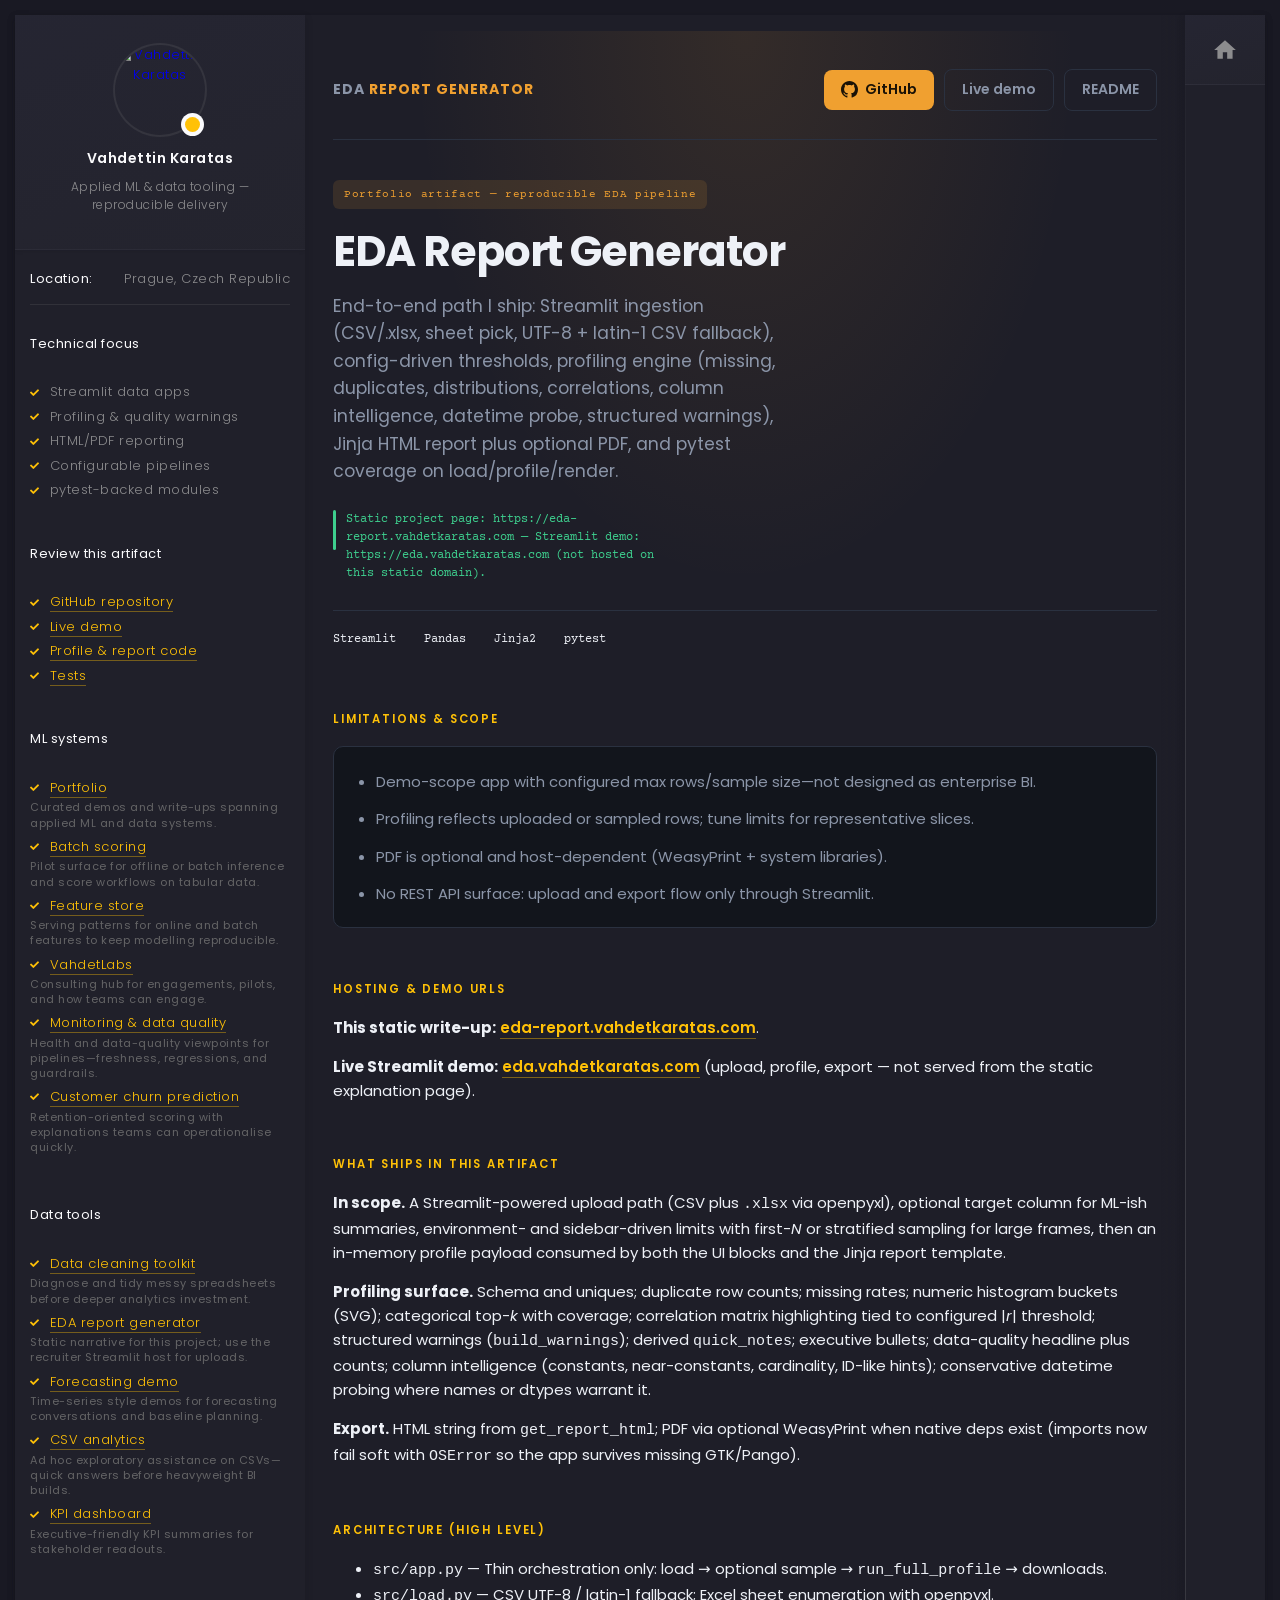
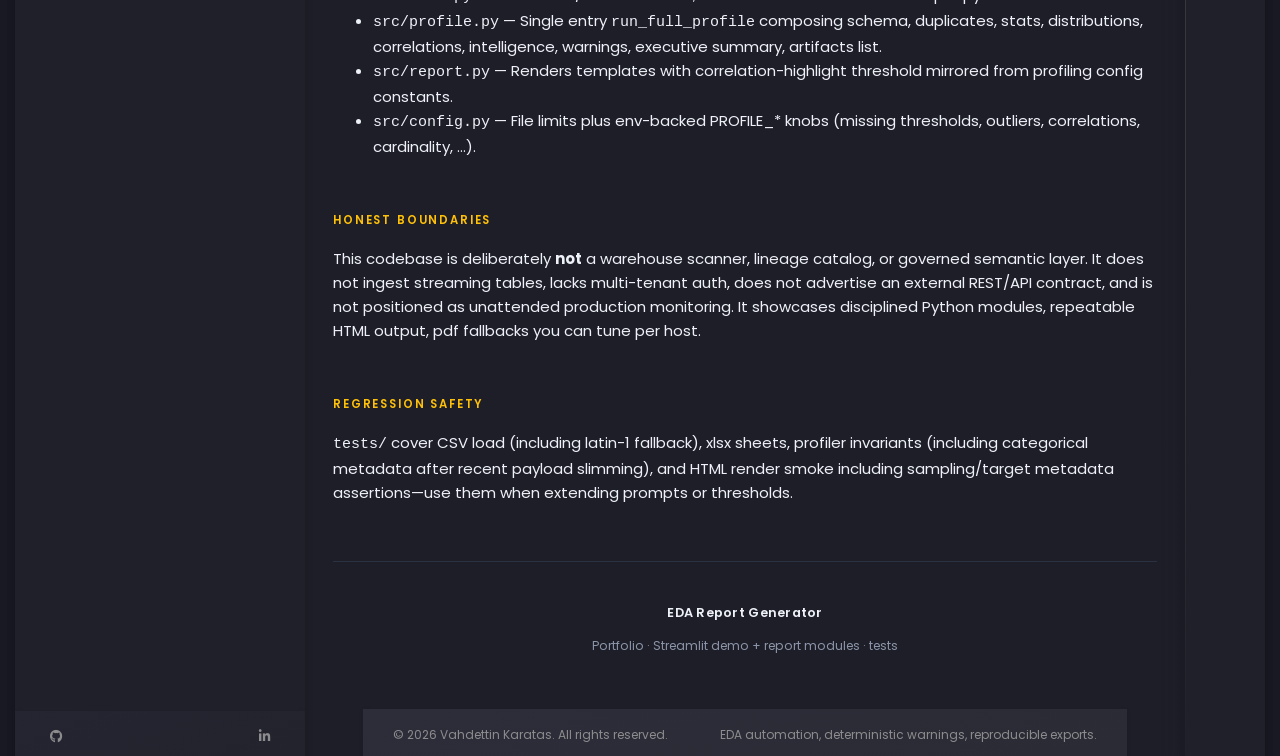
==== commit f0433003: "u5" ====
--- a/layout-shell/index.html
+++ b/layout-shell/index.html
@@ -124,11 +124,6 @@
                       <span class="hero-badge">Portfolio artifact — reproducible EDA pipeline</span>
                       <h1>EDA Report Generator</h1>
                       <p class="hero-lead">End-to-end path I ship: Streamlit ingestion (CSV/.xlsx, sheet pick, UTF-8 + latin-1 CSV fallback), config-driven thresholds, profiling engine (missing, duplicates, distributions, correlations, column intelligence, datetime probe, structured warnings), Jinja HTML report plus optional PDF, and pytest coverage on load/profile/render.</p>
-                      <div class="hero-cta">
-                        <a class="btn btn-primary" href="https://github.com/vahdetkaratas/eda-report-generator" target="_blank" rel="noopener noreferrer"><svg viewBox="0 0 24 24" aria-hidden="true"><path d="M12 0C5.37 0 0 5.37 0 12c0 5.31 3.435 9.795 8.205 11.385.6.105.825-.255.825-.57 0-.285-.015-1.23-.015-2.235-3.015.555-3.795-.735-4.035-1.41-.135-.345-.72-1.41-1.23-1.695-.42-.225-1.02-.78-.015-.795.945-.015 1.62.87 1.845 1.23 1.08 1.815 2.805 1.305 3.495.99.105-.78.42-1.305.765-1.605-2.67-.3-5.46-1.335-5.46-5.925 0-1.305.465-2.385 1.23-3.225-.12-.3-.54-1.53.12-3.18 0 0 1.005-.315 3.3 1.23.96-.27 1.98-.405 3-.405s2.04.135 3 .405c2.295-1.56 3.3-1.23 3.3-1.23.66 1.65.24 2.88.12 3.18.765.84 1.23 1.905 1.23 3.225 0 4.605-2.805 5.625-5.475 5.925.435.375.81 1.095.81 2.22 0 1.605-.015 2.895-.015 3.3 0 .315.225.69.825.57A12.02 12.02 0 0024 12c0-6.63-5.37-12-12-12z"/></svg>GitHub</a>
-<a class="btn btn-ghost" href="https://eda.vahdetkaratas.com" target="_blank" rel="noopener noreferrer">Live demo</a>
-<a class="btn btn-ghost" href="https://github.com/vahdetkaratas/eda-report-generator#readme" target="_blank" rel="noopener noreferrer">README</a>
-                      </div>
                       <p class="hero-note">Static project page: https://eda-report.vahdetkaratas.com — Streamlit demo: https://eda.vahdetkaratas.com (not hosted on this static domain).</p>
                       <div class="metrics" aria-label="Project facts">
                         <div><span>Streamlit</span></div>
